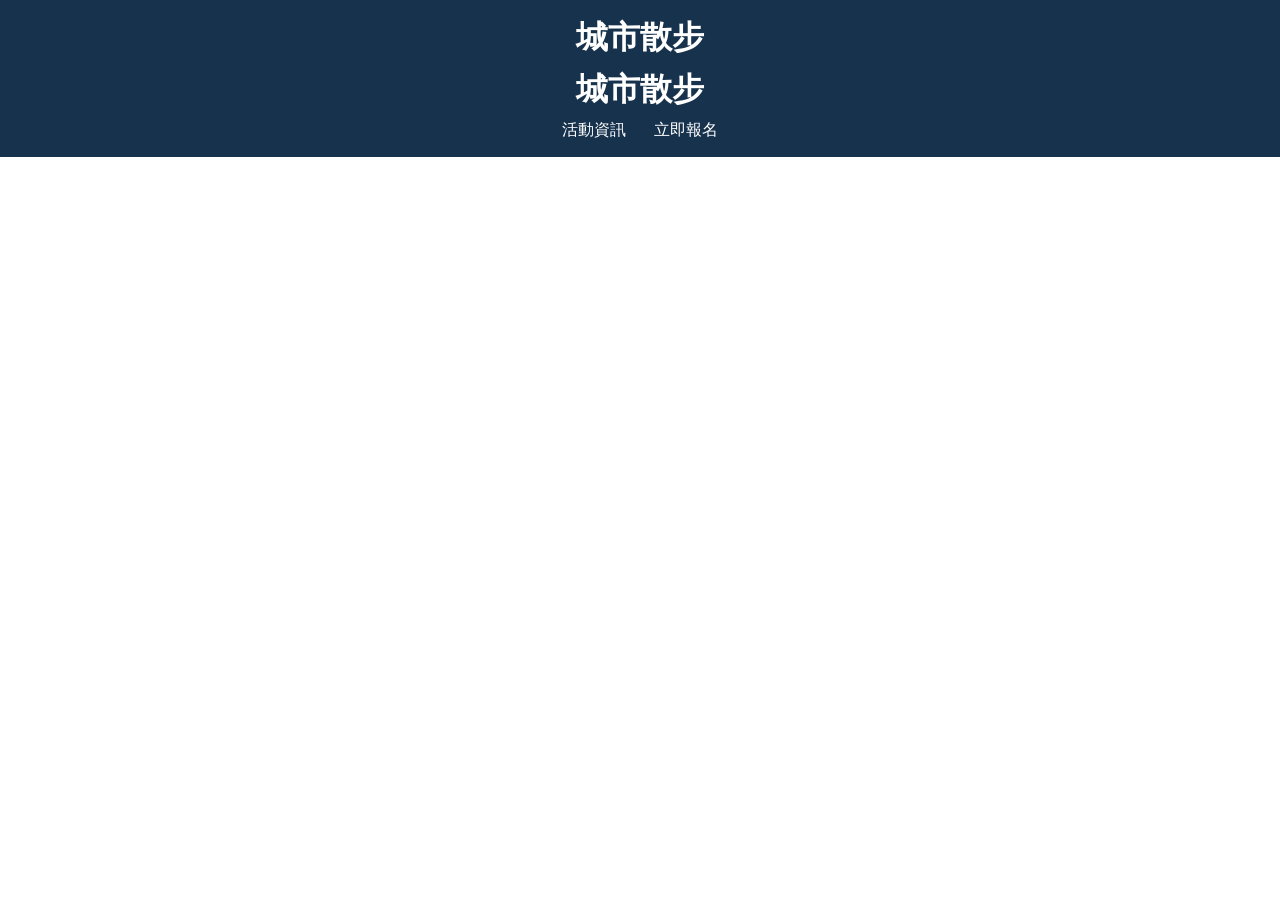
==== index.html @ b4eadbec "1015" ====
<!DOCTYPE html>
<html lang="zh-Hant">
<head>
  <meta charset="UTF-8">
  <meta name="viewport" content="width=device-width, initial-scale=1.0">
  <title>城市散步</title>
  <link rel="stylesheet" href="style.css">
</head>
<body>
  <header class="site-header">
    <h1>城市散步</h1>

    <h1>城市散步</h1>

    
    <nav>
      <a href="#event">活動資訊</a>
      <a href="#signup">立即報名</a>
    </nav>
  </header>
</body>
</html>
---- style.css ----
* { box-sizing: border-box; }

body {
  margin: 0;
  font-family: Arial, sans-serif;
}

.site-header {
  position: sticky;
  top: 0;
  z-index: 10;
  padding: 16px 8%;
  text-align: center;
  background: #17324d;
  color: white;
}

.site-header h1 { margin: 0 0 8px; }
.site-header a {
  margin: 0 12px;
  color: white;
  text-decoration: none;
}
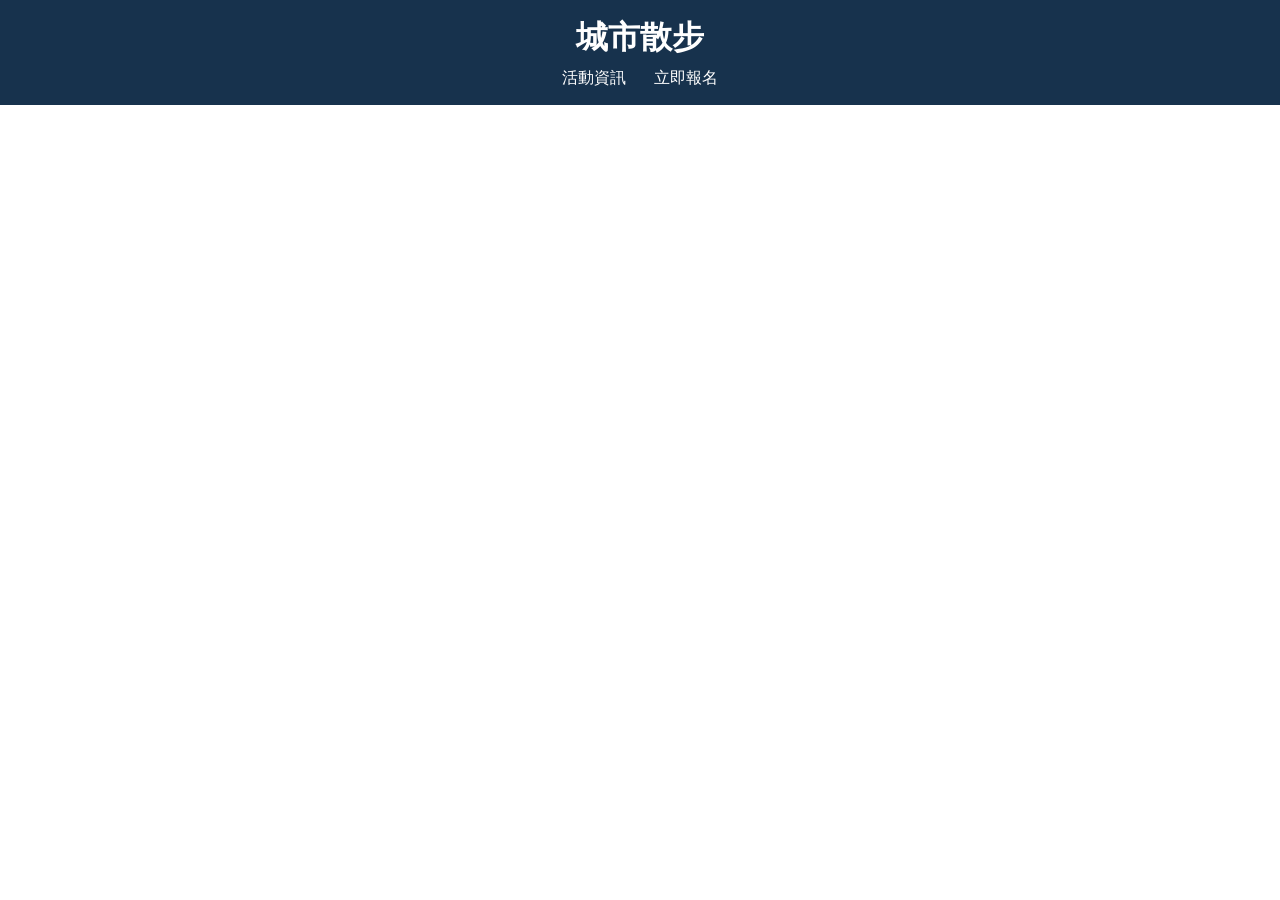
==== commit 936feabe: "1015" ====
--- a/index.html
+++ b/index.html
@@ -10,9 +10,8 @@
   <header class="site-header">
     <h1>城市散步</h1>
 
-    <h1>城市散步</h1>
 
-    
+
     <nav>
       <a href="#event">活動資訊</a>
       <a href="#signup">立即報名</a>
--- a/style.css
+++ b/style.css
@@ -8,6 +8,9 @@
 .site-header {
   position: sticky;
   top: 0;
+  
+  top: 0;
+
   z-index: 10;
   padding: 16px 8%;
   text-align: center;
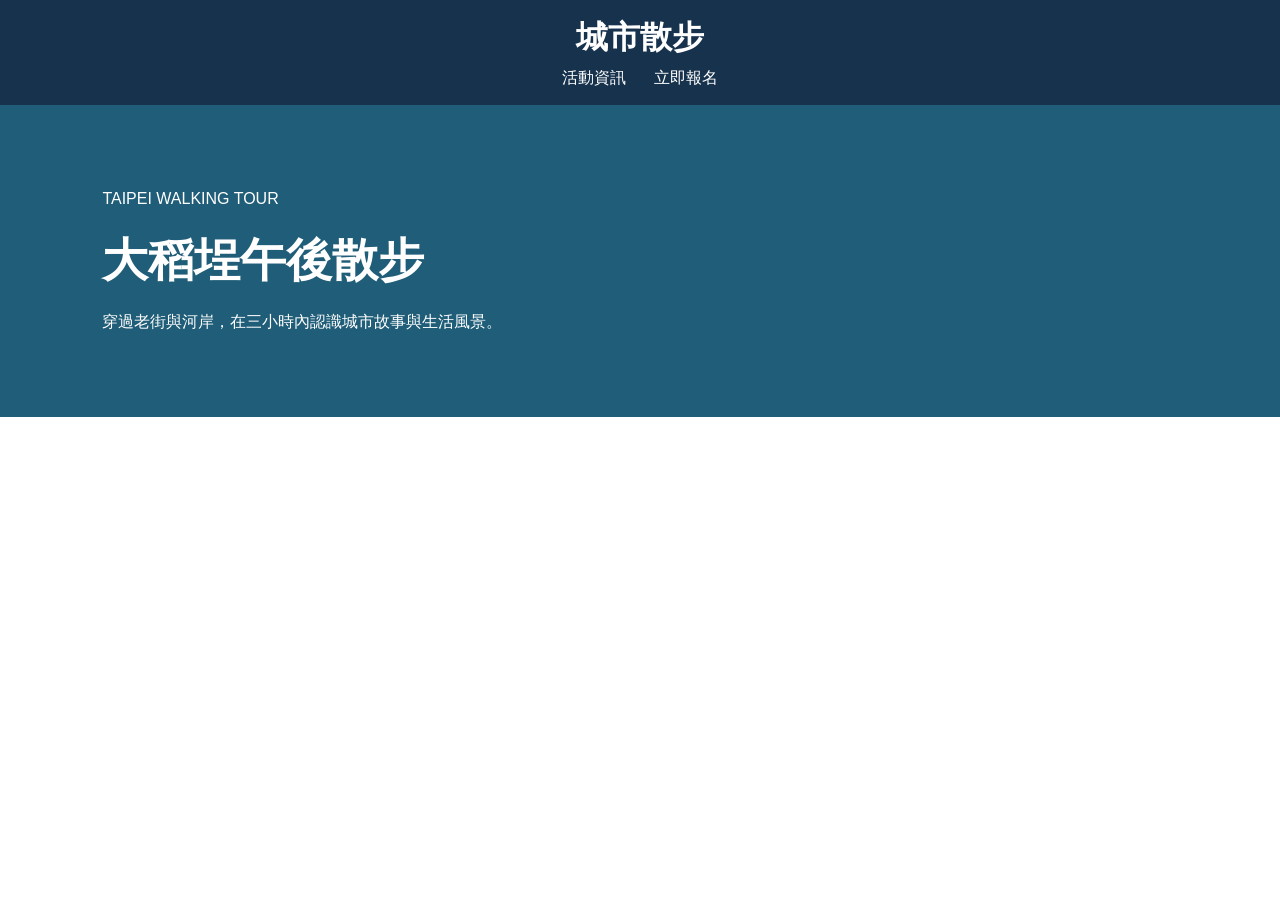
==== commit ce656ee4: "Add event hero section" ====
--- a/index.html
+++ b/index.html
@@ -9,13 +9,18 @@
 <body>
   <header class="site-header">
     <h1>城市散步</h1>
-
-
-
     <nav>
       <a href="#event">活動資訊</a>
       <a href="#signup">立即報名</a>
     </nav>
   </header>
+
+  <section class="hero">
+    <p>TAIPEI WALKING TOUR</p>
+    <h2>大稻埕午後散步</h2>
+    <p>
+      穿過老街與河岸，在三小時內認識城市故事與生活風景。
+    </p>
+  </section>
 </body>
 </html>
--- a/style.css
+++ b/style.css
@@ -8,9 +8,6 @@
 .site-header {
   position: sticky;
   top: 0;
-  
-  top: 0;
-
   z-index: 10;
   padding: 16px 8%;
   text-align: center;
@@ -24,3 +21,20 @@
   color: white;
   text-decoration: none;
 }
+
+.hero {
+  min-height: 300px;
+  padding: 64px 8%;
+  background: #1f5d78;
+  color: white;
+}
+
+.hero h2 {
+  margin: 10px 0 16px;
+  font-size: 46px;
+}
+
+.hero p {
+  max-width: 620px;
+  line-height: 1.8;
+}
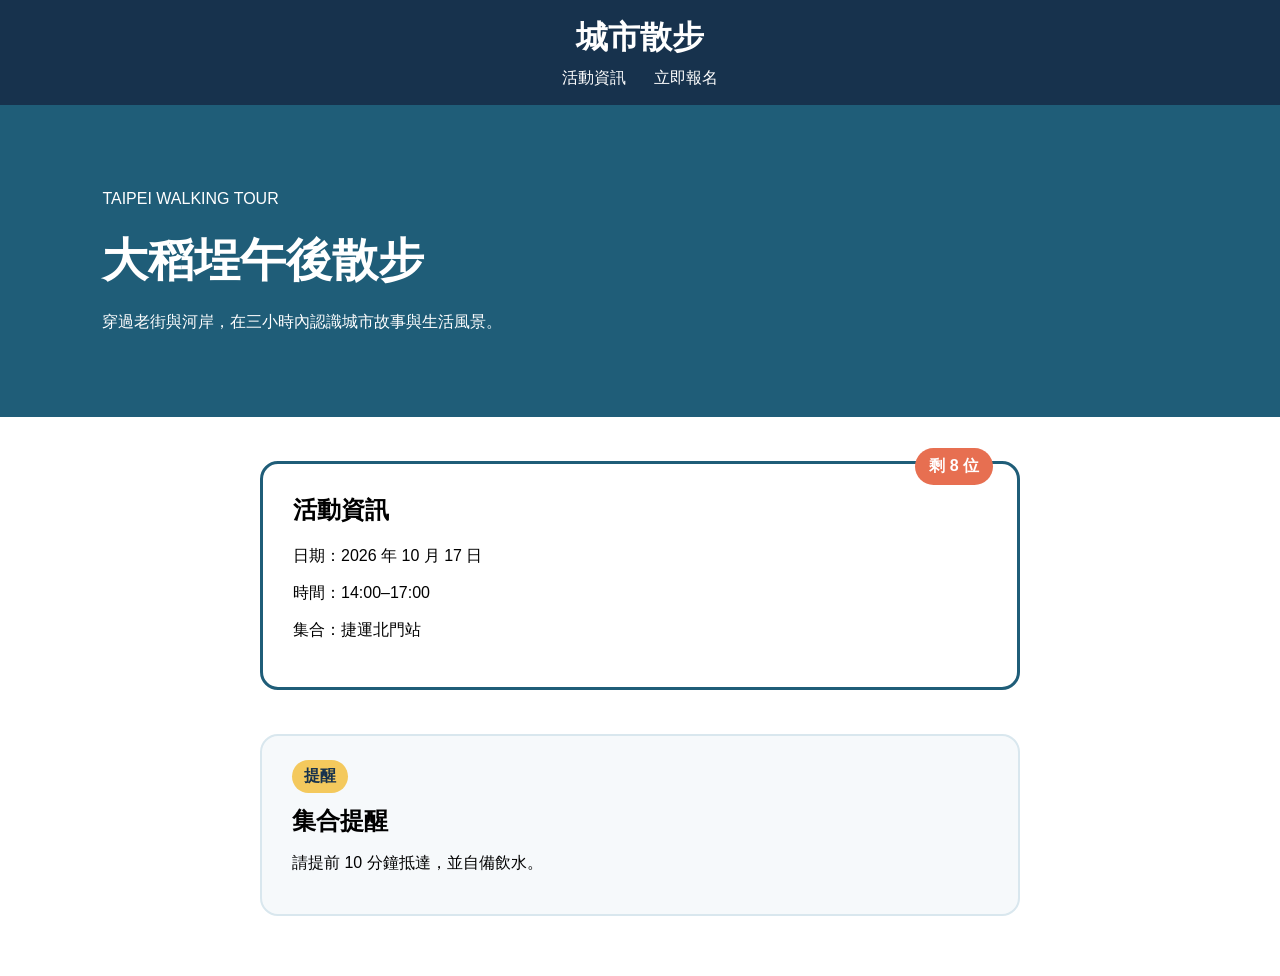
==== commit a689f50b: "Fix event section markup and styles" ====
--- a/index.html
+++ b/index.html
@@ -22,5 +22,19 @@
       穿過老街與河岸，在三小時內認識城市故事與生活風景。
     </p>
   </section>
+  <section id="event" class="event-card with-badge">
+    <span class="badge">剩 8 位</span>
+    <h2>活動資訊</h2>
+    <p>日期：2026 年 10 月 17 日</p>
+    <p>時間：14:00–17:00</p>
+    <p>集合：捷運北門站</p>
+  </section>
+
+  <aside class="notice-card">
+    <span class="notice-badge">提醒</span>
+    <h2>集合提醒</h2>
+    <p>請提前 10 分鐘抵達，並自備飲水。</p>
+  </aside>
+
 </body>
 </html>
--- a/style.css
+++ b/style.css
@@ -38,3 +38,57 @@
   max-width: 620px;
   line-height: 1.8;
 }
+
+.event-card {
+  width: 84%;
+  max-width: 760px;
+  margin: 44px auto;
+  padding: 30px;
+  border: 3px solid #1f5d78;
+  border-radius: 18px;
+  background: white;
+}
+
+.event-card h2 {
+  margin-top: 0;
+}
+
+.with-badge {
+  position: relative;
+}
+
+.badge {
+  position: absolute;
+  top: -16px;
+  right: 24px;
+  padding: 8px 14px;
+  border-radius: 999px;
+  background: #e76f51;
+  color: white;
+  font-weight: bold;
+}
+
+.notice-card {
+  width: 84%;
+  max-width: 760px;
+  margin: 24px auto 60px;
+  padding: 24px 30px;
+  border-radius: 18px;
+  background: #f6f9fb;
+  border: 2px solid #d9e7ee;
+  position: relative;
+}
+
+.notice-card h2 {
+  margin: 0 0 8px;
+}
+
+.notice-badge {
+  display: inline-block;
+  margin-bottom: 12px;
+  padding: 6px 12px;
+  border-radius: 999px;
+  background: #f4c95d;
+  color: #17324d;
+  font-weight: bold;
+}
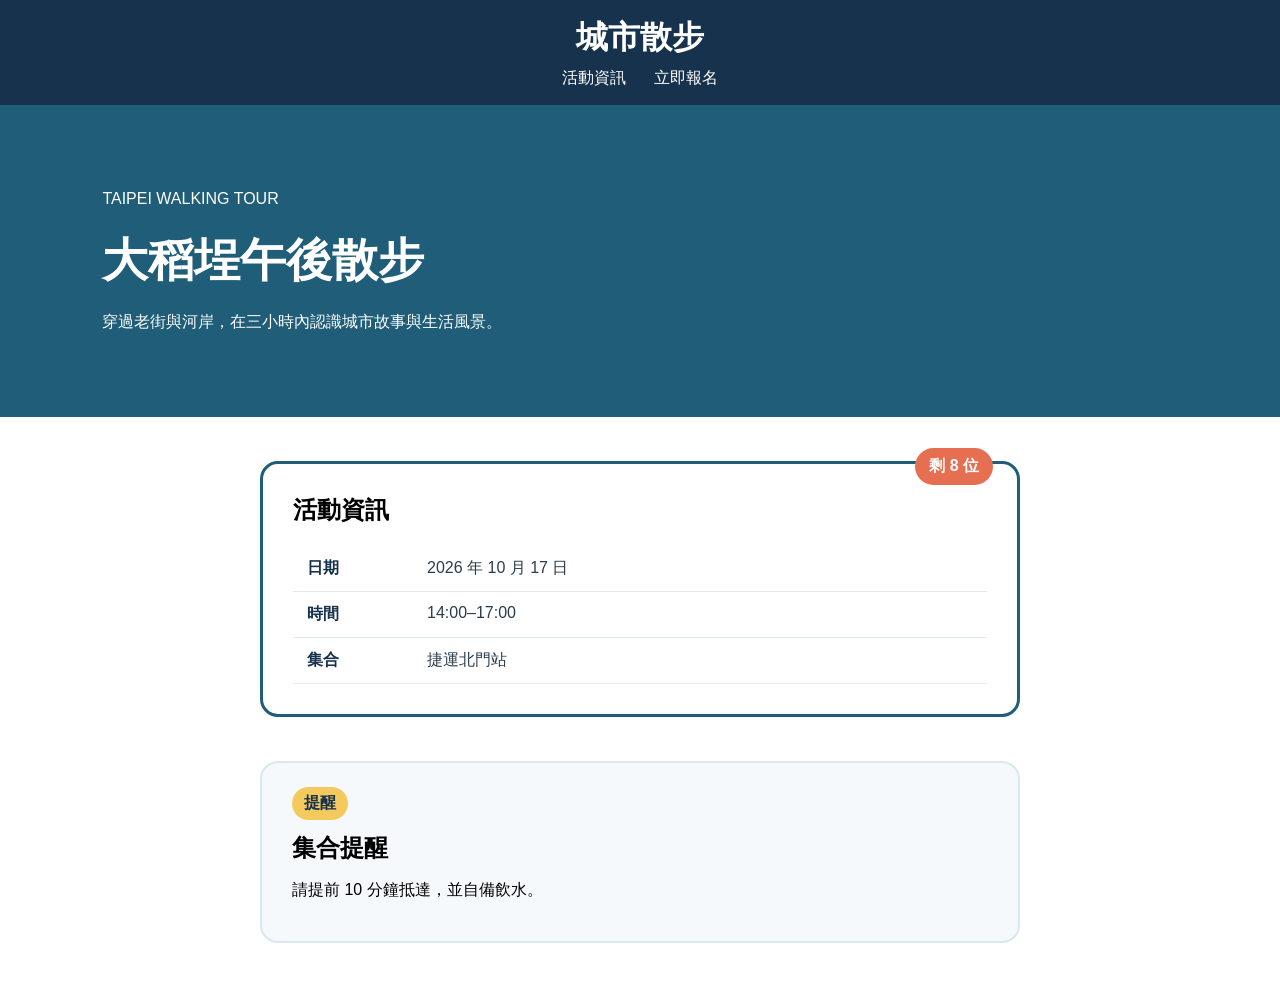
==== commit 560fb52c: "Convert event details to table layout" ====
--- a/index.html
+++ b/index.html
@@ -25,9 +25,21 @@
   <section id="event" class="event-card with-badge">
     <span class="badge">剩 8 位</span>
     <h2>活動資訊</h2>
-    <p>日期：2026 年 10 月 17 日</p>
-    <p>時間：14:00–17:00</p>
-    <p>集合：捷運北門站</p>
+
+    <table class="info-table">
+      <tr>
+        <th>日期</th>
+        <td>2026 年 10 月 17 日</td>
+      </tr>
+      <tr>
+        <th>時間</th>
+        <td>14:00–17:00</td>
+      </tr>
+      <tr>
+        <th>集合</th>
+        <td>捷運北門站</td>
+      </tr>
+    </table>
   </section>
 
   <aside class="notice-card">
--- a/style.css
+++ b/style.css
@@ -92,3 +92,28 @@
   color: #17324d;
   font-weight: bold;
 }
+
+.info-table {
+  width: 100%;
+  border-collapse: collapse;
+  margin-top: 20px;
+  font-size: 16px;
+}
+
+.info-table th,
+.info-table td {
+  padding: 12px 14px;
+  border-bottom: 1px solid #dfe9f1;
+  text-align: left;
+  vertical-align: top;
+}
+
+.info-table th {
+  width: 120px;
+  color: #17324d;
+  font-weight: 700;
+}
+
+.info-table td {
+  color: #2a3d4d;
+}
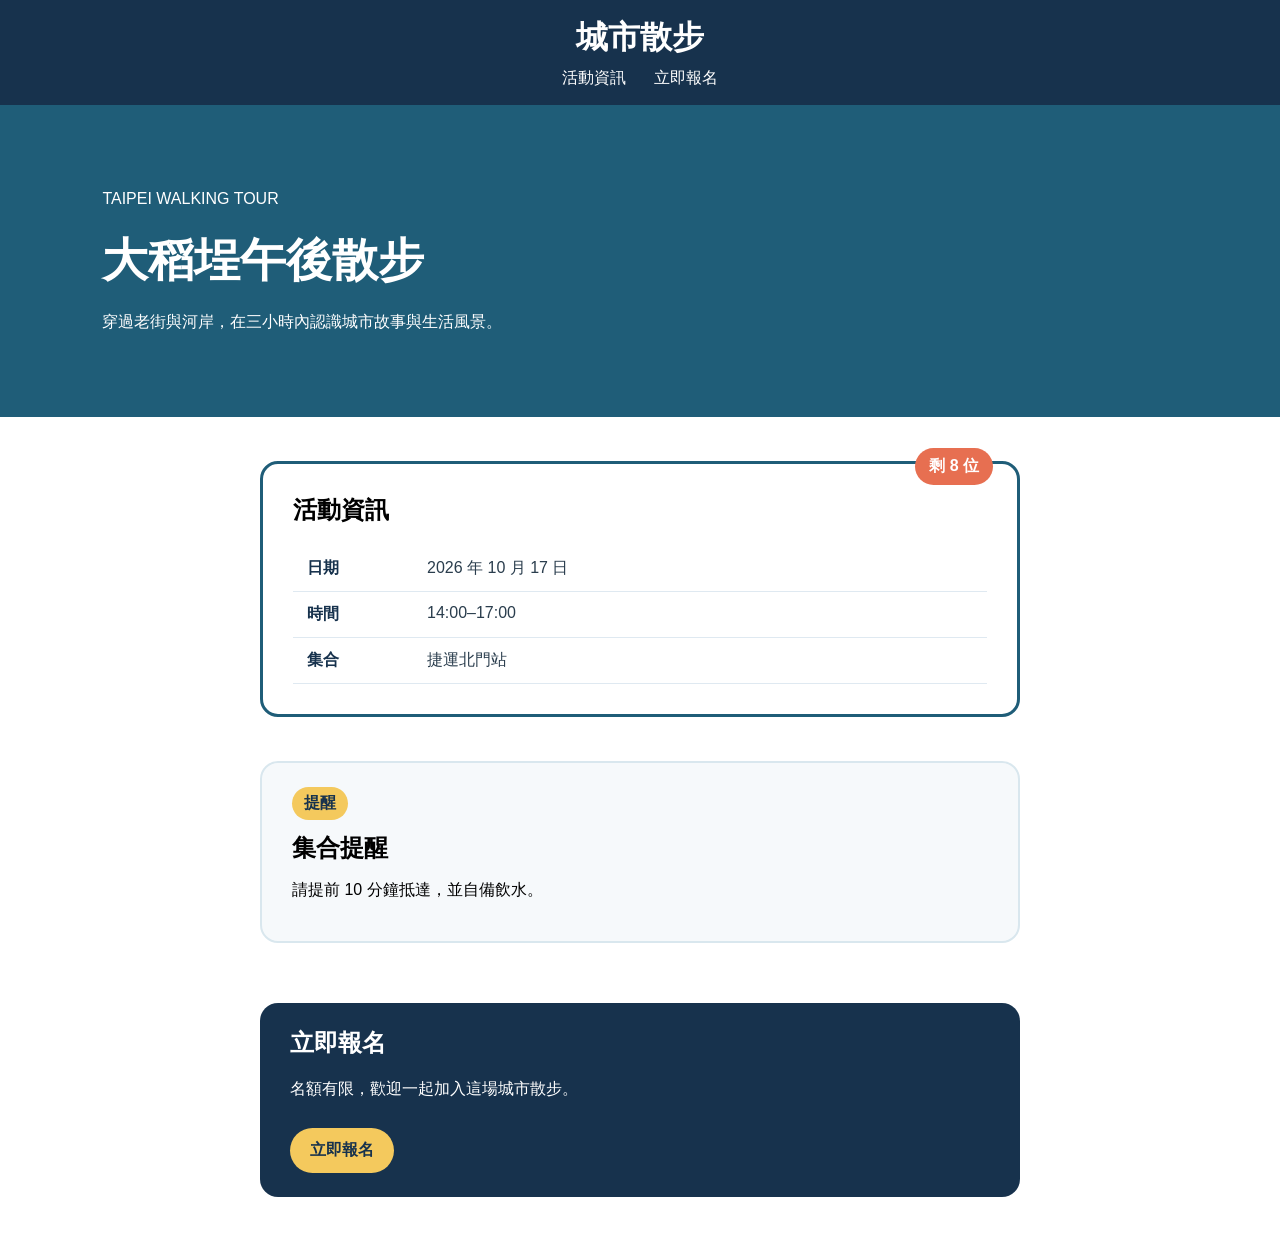
==== commit e24e68ae: "Fix nav anchors and add signup section" ====
--- a/index.html
+++ b/index.html
@@ -48,5 +48,11 @@
     <p>請提前 10 分鐘抵達，並自備飲水。</p>
   </aside>
 
+  <section id="signup" class="signup-section">
+    <h2>立即報名</h2>
+    <p>名額有限，歡迎一起加入這場城市散步。</p>
+    <a class="signup-button" href="#">立即報名</a>
+  </section>
+
 </body>
 </html>
--- a/style.css
+++ b/style.css
@@ -117,3 +117,28 @@
 .info-table td {
   color: #2a3d4d;
 }
+
+.signup-section {
+  width: 84%;
+  max-width: 760px;
+  margin: 0 auto 60px;
+  padding: 24px 30px;
+  border-radius: 18px;
+  background: #17324d;
+  color: white;
+}
+
+.signup-section h2 {
+  margin-top: 0;
+}
+
+.signup-button {
+  display: inline-block;
+  margin-top: 12px;
+  padding: 12px 20px;
+  background: #f4c95d;
+  color: #17324d;
+  border-radius: 999px;
+  text-decoration: none;
+  font-weight: bold;
+}
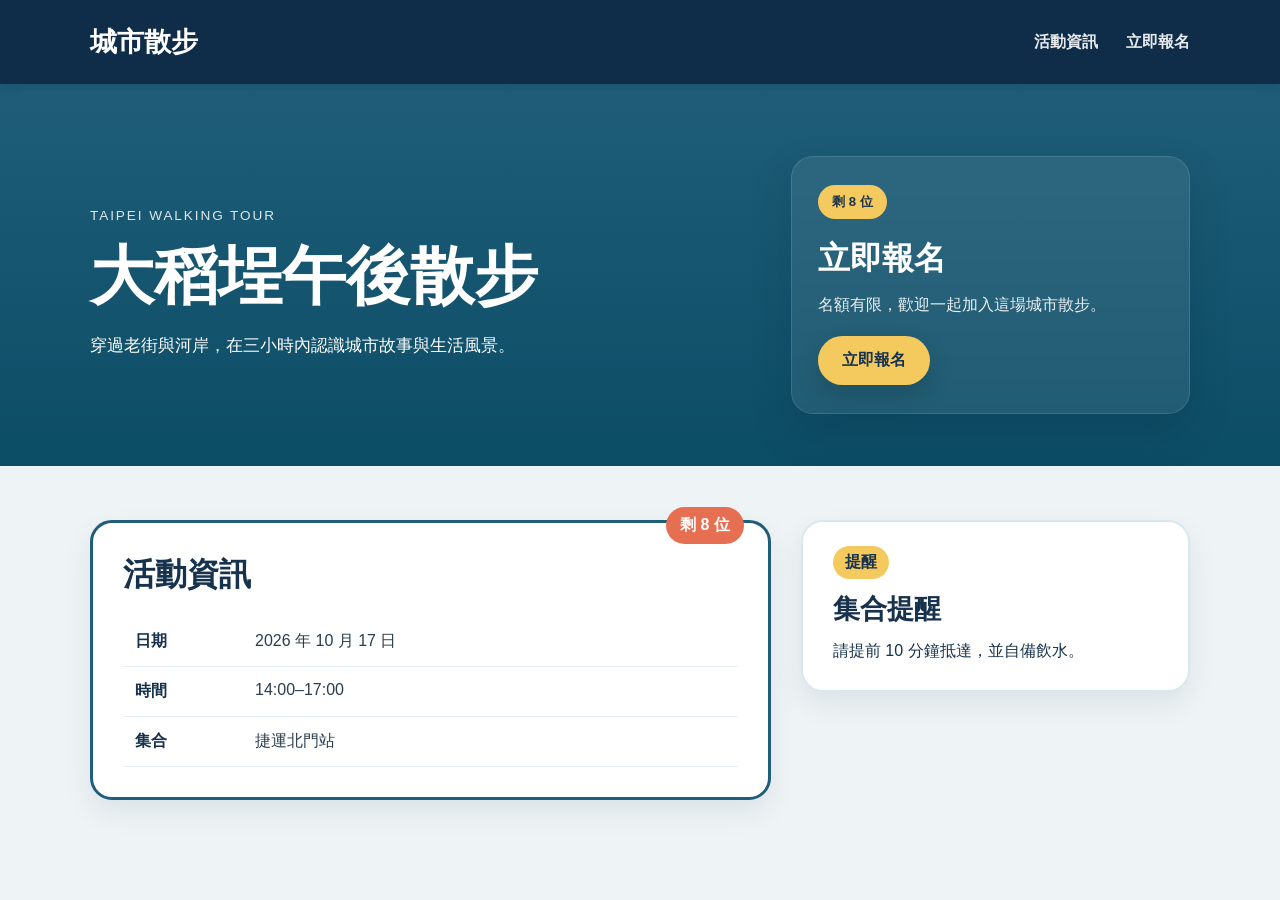
==== commit e8ea82e8: "Refine landing page layout and styling" ====
--- a/index.html
+++ b/index.html
@@ -8,51 +8,66 @@
 </head>
 <body>
   <header class="site-header">
-    <h1>城市散步</h1>
-    <nav>
-      <a href="#event">活動資訊</a>
-      <a href="#signup">立即報名</a>
-    </nav>
+    <div class="container header-inner">
+      <h1>城市散步</h1>
+      <nav>
+        <a href="#event">活動資訊</a>
+        <a href="#signup">立即報名</a>
+      </nav>
+    </div>
   </header>
 
-  <section class="hero">
-    <p>TAIPEI WALKING TOUR</p>
-    <h2>大稻埕午後散步</h2>
-    <p>
-      穿過老街與河岸，在三小時內認識城市故事與生活風景。
-    </p>
-  </section>
-  <section id="event" class="event-card with-badge">
-    <span class="badge">剩 8 位</span>
-    <h2>活動資訊</h2>
+  <main>
+    <section class="hero">
+      <div class="container hero-inner">
+        <div class="hero-copy">
+          <p class="eyebrow">TAIPEI WALKING TOUR</p>
+          <h2>大稻埕午後散步</h2>
+          <p class="lead">
+            穿過老街與河岸，在三小時內認識城市故事與生活風景。
+          </p>
+        </div>
 
-    <table class="info-table">
-      <tr>
-        <th>日期</th>
-        <td>2026 年 10 月 17 日</td>
-      </tr>
-      <tr>
-        <th>時間</th>
-        <td>14:00–17:00</td>
-      </tr>
-      <tr>
-        <th>集合</th>
-        <td>捷運北門站</td>
-      </tr>
-    </table>
-  </section>
+        <div id="signup" class="signup-panel">
+          <span class="mini-tag">剩 8 位</span>
+          <h3>立即報名</h3>
+          <p>名額有限，歡迎一起加入這場城市散步。</p>
+          <a class="signup-button" href="#">立即報名</a>
+        </div>
+      </div>
+    </section>
 
-  <aside class="notice-card">
-    <span class="notice-badge">提醒</span>
-    <h2>集合提醒</h2>
-    <p>請提前 10 分鐘抵達，並自備飲水。</p>
-  </aside>
+    <section id="event" class="info-section">
+      <div class="container">
+        <div class="info-grid">
+          <article class="event-card with-badge">
+            <span class="badge">剩 8 位</span>
+            <h2>活動資訊</h2>
 
-  <section id="signup" class="signup-section">
-    <h2>立即報名</h2>
-    <p>名額有限，歡迎一起加入這場城市散步。</p>
-    <a class="signup-button" href="#">立即報名</a>
-  </section>
+            <table class="info-table">
+              <tr>
+                <th>日期</th>
+                <td>2026 年 10 月 17 日</td>
+              </tr>
+              <tr>
+                <th>時間</th>
+                <td>14:00–17:00</td>
+              </tr>
+              <tr>
+                <th>集合</th>
+                <td>捷運北門站</td>
+              </tr>
+            </table>
+          </article>
 
+          <aside class="notice-card">
+            <span class="notice-badge">提醒</span>
+            <h2>集合提醒</h2>
+            <p>請提前 10 分鐘抵達，並自備飲水。</p>
+          </aside>
+        </div>
+      </div>
+    </section>
+  </main>
 </body>
 </html>
--- a/style.css
+++ b/style.css
@@ -1,56 +1,167 @@
 * { box-sizing: border-box; }
 
+html {
+  scroll-behavior: smooth;
+}
+
 body {
   margin: 0;
   font-family: Arial, sans-serif;
+  background: #eef3f5;
+  color: #17324d;
+}
+
+img {
+  max-width: 100%;
+  display: block;
+}
+
+.container {
+  width: min(1100px, calc(100% - 32px));
+  margin: 0 auto;
 }
 
 .site-header {
   position: sticky;
   top: 0;
-  z-index: 10;
-  padding: 16px 8%;
-  text-align: center;
-  background: #17324d;
-  color: white;
-}
-
-.site-header h1 { margin: 0 0 8px; }
+  z-index: 20;
+  background: #0f2d49;
+  color: white;
+  box-shadow: 0 2px 12px rgba(0,0,0,0.12);
+}
+
+.header-inner {
+  display: flex;
+  align-items: center;
+  justify-content: space-between;
+  min-height: 84px;
+}
+
+.site-header h1 {
+  margin: 0;
+  font-size: clamp(1.7rem, 2vw, 2.4rem);
+}
+
+.site-header nav {
+  display: flex;
+  gap: 28px;
+}
+
 .site-header a {
-  margin: 0 12px;
   color: white;
   text-decoration: none;
+  font-weight: 600;
+  opacity: 0.9;
+}
+
+.site-header a:hover {
+  opacity: 1;
 }
 
 .hero {
-  min-height: 300px;
-  padding: 64px 8%;
-  background: #1f5d78;
-  color: white;
+  background: linear-gradient(180deg, #1f5d78 0%, #0c4d66 100%);
+  color: white;
+  padding: 72px 0 52px;
+}
+
+.hero-inner {
+  display: grid;
+  grid-template-columns: 1.5fr 0.9fr;
+  align-items: center;
+  gap: 36px;
+}
+
+.eyebrow {
+  margin: 0 0 18px;
+  letter-spacing: 0.14em;
+  font-size: 0.85rem;
+  opacity: 0.85;
 }
 
 .hero h2 {
-  margin: 10px 0 16px;
-  font-size: 46px;
-}
-
-.hero p {
+  margin: 0 0 18px;
+  font-size: clamp(2.6rem, 5vw, 4.2rem);
+  line-height: 1.1;
+}
+
+.lead {
   max-width: 620px;
-  line-height: 1.8;
+  font-size: 1.08rem;
+  line-height: 1.9;
+  margin: 0;
+}
+
+.signup-panel {
+  background: rgba(255,255,255,0.08);
+  border: 1px solid rgba(255,255,255,0.12);
+  border-radius: 22px;
+  padding: 28px 26px;
+  backdrop-filter: blur(2px);
+  box-shadow: 0 18px 40px rgba(7, 31, 45, 0.18);
+}
+
+.mini-tag {
+  display: inline-block;
+  background: #f4c95d;
+  color: #17324d;
+  padding: 8px 14px;
+  border-radius: 999px;
+  font-weight: 700;
+  font-size: 0.82rem;
+}
+
+.signup-panel h3 {
+  margin: 18px 0 10px;
+  font-size: 2rem;
+}
+
+.signup-panel p {
+  margin: 0 0 18px;
+  line-height: 1.7;
+  color: rgba(255,255,255,0.9);
+}
+
+.signup-button {
+  display: inline-block;
+  padding: 14px 24px;
+  border-radius: 999px;
+  background: #f4c95d;
+  color: #17324d;
+  text-decoration: none;
+  font-weight: 800;
+  box-shadow: 0 10px 25px rgba(0,0,0,0.15);
+}
+
+.info-section {
+  padding: 54px 0 72px;
+}
+
+.info-grid {
+  display: grid;
+  grid-template-columns: 1.4fr 0.8fr;
+  gap: 30px;
+  align-items: start;
+}
+
+.event-card,
+.notice-card {
+  background: white;
+  border-radius: 22px;
+  box-shadow: 0 12px 28px rgba(15,45,73,0.08);
 }
 
 .event-card {
-  width: 84%;
-  max-width: 760px;
-  margin: 44px auto;
+  width: 100%;
+  max-width: none;
+  margin: 0;
   padding: 30px;
   border: 3px solid #1f5d78;
-  border-radius: 18px;
-  background: white;
+  position: relative;
 }
 
 .event-card h2 {
-  margin-top: 0;
+  margin: 0 0 18px;
+  font-size: 2rem;
 }
 
 .with-badge {
@@ -65,22 +176,22 @@
   border-radius: 999px;
   background: #e76f51;
   color: white;
-  font-weight: bold;
+  font-weight: 700;
 }
 
 .notice-card {
-  width: 84%;
-  max-width: 760px;
-  margin: 24px auto 60px;
   padding: 24px 30px;
-  border-radius: 18px;
-  background: #f6f9fb;
   border: 2px solid #d9e7ee;
-  position: relative;
 }
 
 .notice-card h2 {
-  margin: 0 0 8px;
+  margin: 0 0 10px;
+  font-size: 1.7rem;
+}
+
+.notice-card p {
+  margin: 0;
+  line-height: 1.8;
 }
 
 .notice-badge {
@@ -90,20 +201,20 @@
   border-radius: 999px;
   background: #f4c95d;
   color: #17324d;
-  font-weight: bold;
+  font-weight: 700;
 }
 
 .info-table {
   width: 100%;
   border-collapse: collapse;
   margin-top: 20px;
-  font-size: 16px;
+  font-size: 1rem;
 }
 
 .info-table th,
 .info-table td {
-  padding: 12px 14px;
-  border-bottom: 1px solid #dfe9f1;
+  padding: 14px 12px;
+  border-bottom: 1px solid #e3edf2;
   text-align: left;
   vertical-align: top;
 }
@@ -118,27 +229,30 @@
   color: #2a3d4d;
 }
 
-.signup-section {
-  width: 84%;
-  max-width: 760px;
-  margin: 0 auto 60px;
-  padding: 24px 30px;
-  border-radius: 18px;
-  background: #17324d;
-  color: white;
-}
-
-.signup-section h2 {
-  margin-top: 0;
-}
-
-.signup-button {
-  display: inline-block;
-  margin-top: 12px;
-  padding: 12px 20px;
-  background: #f4c95d;
-  color: #17324d;
-  border-radius: 999px;
-  text-decoration: none;
-  font-weight: bold;
-}
+@media (max-width: 760px) {
+  .header-inner {
+    flex-direction: column;
+    justify-content: center;
+    padding: 18px 0;
+  }
+
+  .site-header nav {
+    gap: 16px;
+    flex-wrap: wrap;
+    justify-content: center;
+  }
+
+  .hero-inner,
+  .info-grid {
+    grid-template-columns: 1fr;
+  }
+
+  .hero {
+    padding-top: 56px;
+  }
+
+  .event-card,
+  .notice-card {
+    padding: 20px 18px;
+  }
+}
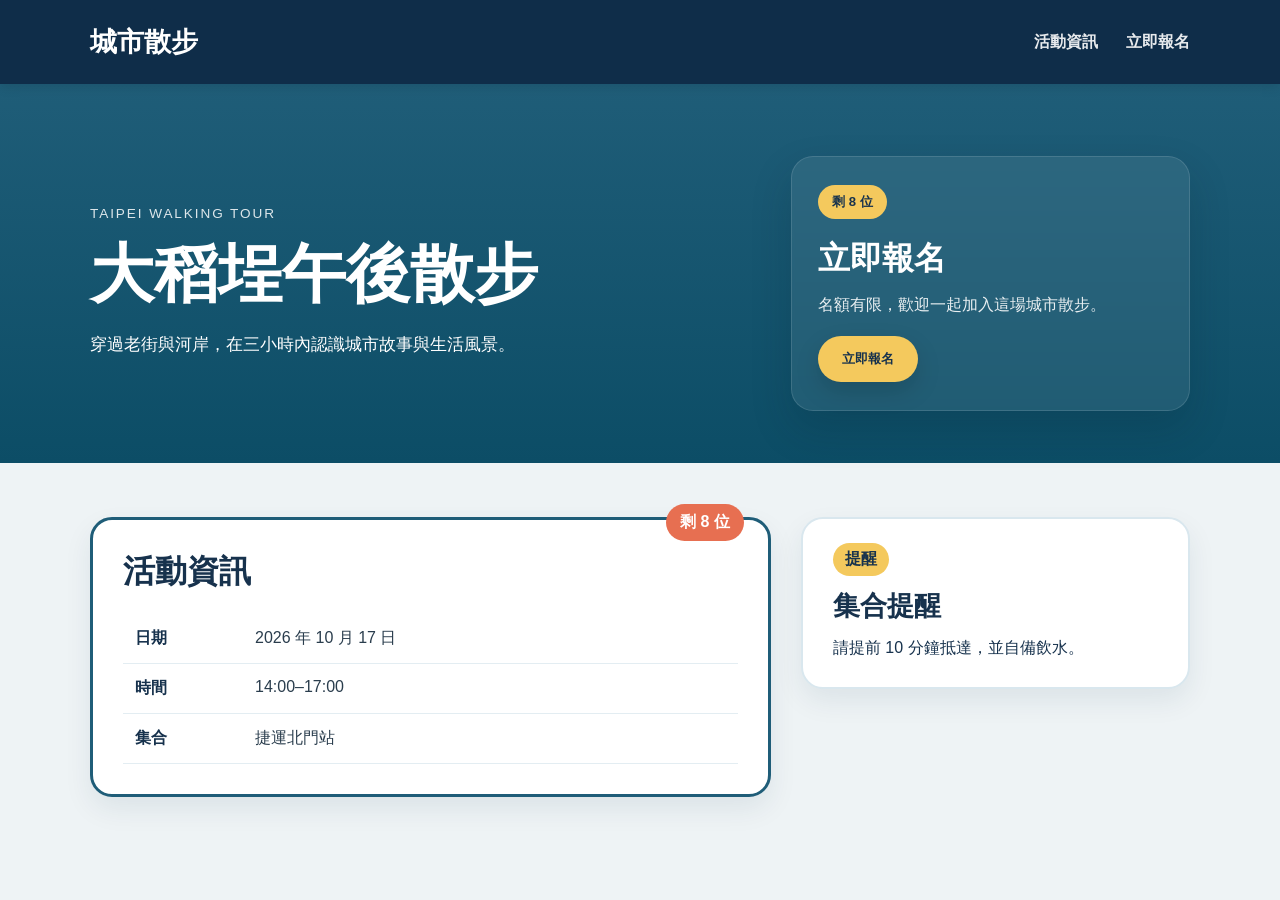
==== commit 3957547e: "Add expandable signup form" ====
--- a/index.html
+++ b/index.html
@@ -32,7 +32,40 @@
           <span class="mini-tag">剩 8 位</span>
           <h3>立即報名</h3>
           <p>名額有限，歡迎一起加入這場城市散步。</p>
-          <a class="signup-button" href="#">立即報名</a>
+          <button class="signup-button" type="button" data-toggle="signup-form">立即報名</button>
+
+          <form class="signup-form" id="signup-form">
+            <div class="field-row">
+              <label>姓名
+                <input type="text" name="name" placeholder="請輸入姓名">
+              </label>
+            </div>
+
+            <div class="field-row">
+              <label>電話
+                <input type="tel" name="phone" placeholder="請輸入電話">
+              </label>
+            </div>
+
+            <div class="field-row">
+              <label>人數
+                <select name="people">
+                  <option>1 位</option>
+                  <option>2 位</option>
+                  <option>3 位</option>
+                  <option>4 位</option>
+                </select>
+              </label>
+            </div>
+
+            <div class="field-row">
+              <label>備註
+                <textarea name="note" rows="3" placeholder="例如：有過敏、想要跟朋友同行"></textarea>
+              </label>
+            </div>
+
+            <button class="submit-button" type="submit">送出報名</button>
+          </form>
         </div>
       </div>
     </section>
--- a/style.css
+++ b/style.css
@@ -130,6 +130,53 @@
   text-decoration: none;
   font-weight: 800;
   box-shadow: 0 10px 25px rgba(0,0,0,0.15);
+  border: none;
+  cursor: pointer;
+}
+
+.signup-form {
+  display: none;
+  margin-top: 20px;
+  padding-top: 18px;
+  border-top: 1px solid rgba(255,255,255,0.2);
+}
+
+.signup-panel.open .signup-form {
+  display: block;
+}
+
+.field-row {
+  margin-bottom: 14px;
+}
+
+.field-row label {
+  display: block;
+  font-size: 0.95rem;
+  font-weight: 700;
+  color: white;
+}
+
+.field-row input,
+.field-row select,
+.field-row textarea {
+  width: 100%;
+  margin-top: 6px;
+  border: none;
+  border-radius: 10px;
+  padding: 12px 14px;
+  font: inherit;
+  box-sizing: border-box;
+}
+
+.submit-button {
+  width: 100%;
+  padding: 12px 16px;
+  border: none;
+  border-radius: 10px;
+  background: #f4c95d;
+  color: #17324d;
+  font-weight: 800;
+  cursor: pointer;
 }
 
 .info-section {
